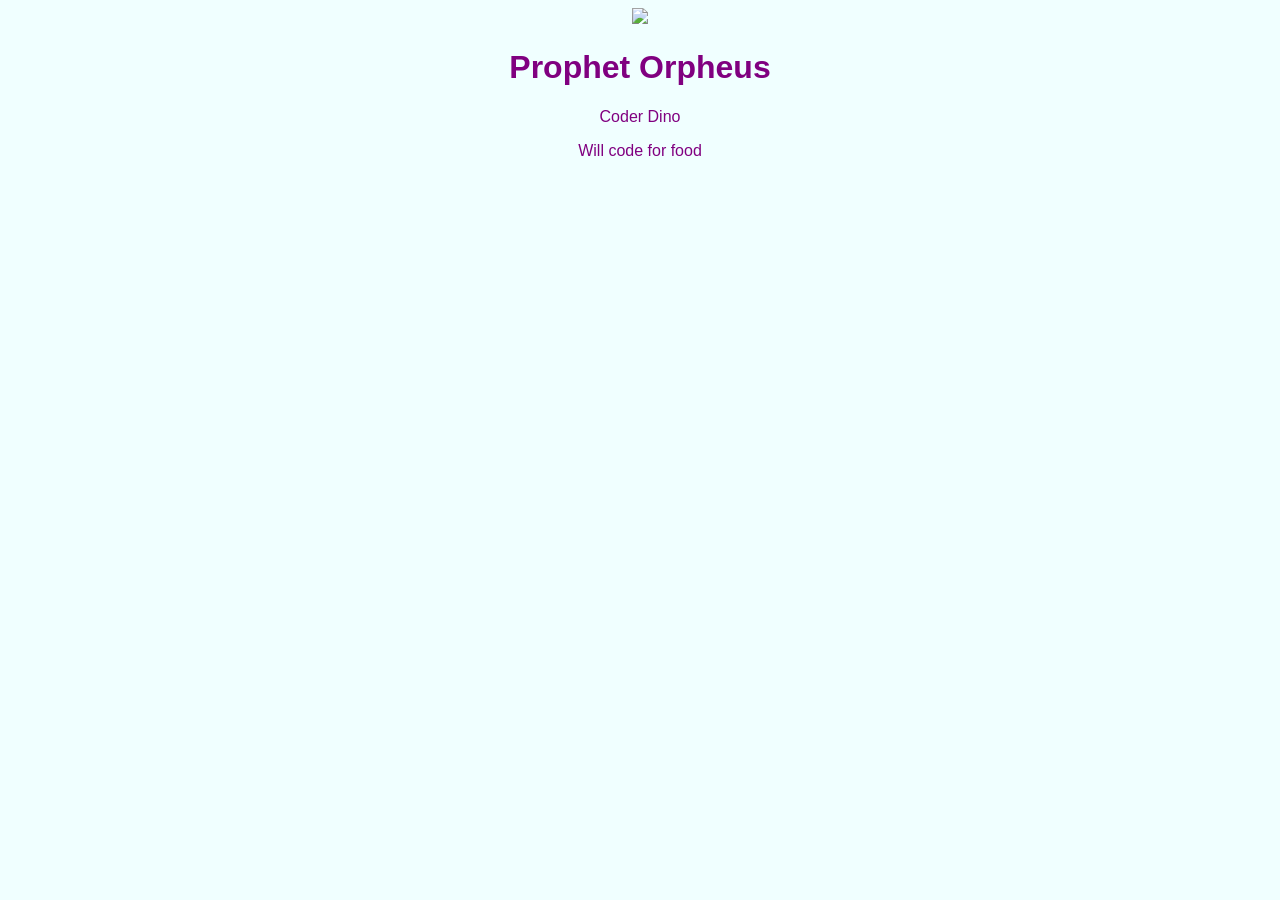
==== index.html @ 2c2d5065 "First website" ====
<!DOCTYPE html> 
<html> 
    <head> 
        <link rel= "stylesheet" href = "style.css" />
    </head>
    <body></body>
        <img 
            src = "https://as1.ftcdn.net/jpg/02/51/97/86/220_F_251978685_hMZl0NINIOXKnuDpW8JUv3W1IKIIPwjx.jpg"
        />
        <h1>Prophet Orpheus</h1>
        <p>Coder Dino</p> 
        <p>Will code for food</p>
</html>
---- style.css ----
img { 
    width: 200px;
}

body { 
    text-align: center; /* specifies that every `body` tag should have a `text-align` of `center`. thus, centering everything on the page */
    font-family: 'Arial';
    background: azure; 
    color: purple; /* this is for text color -- all color names here: https://www.w3schools.com/colors/colors_names.asp */ 
}
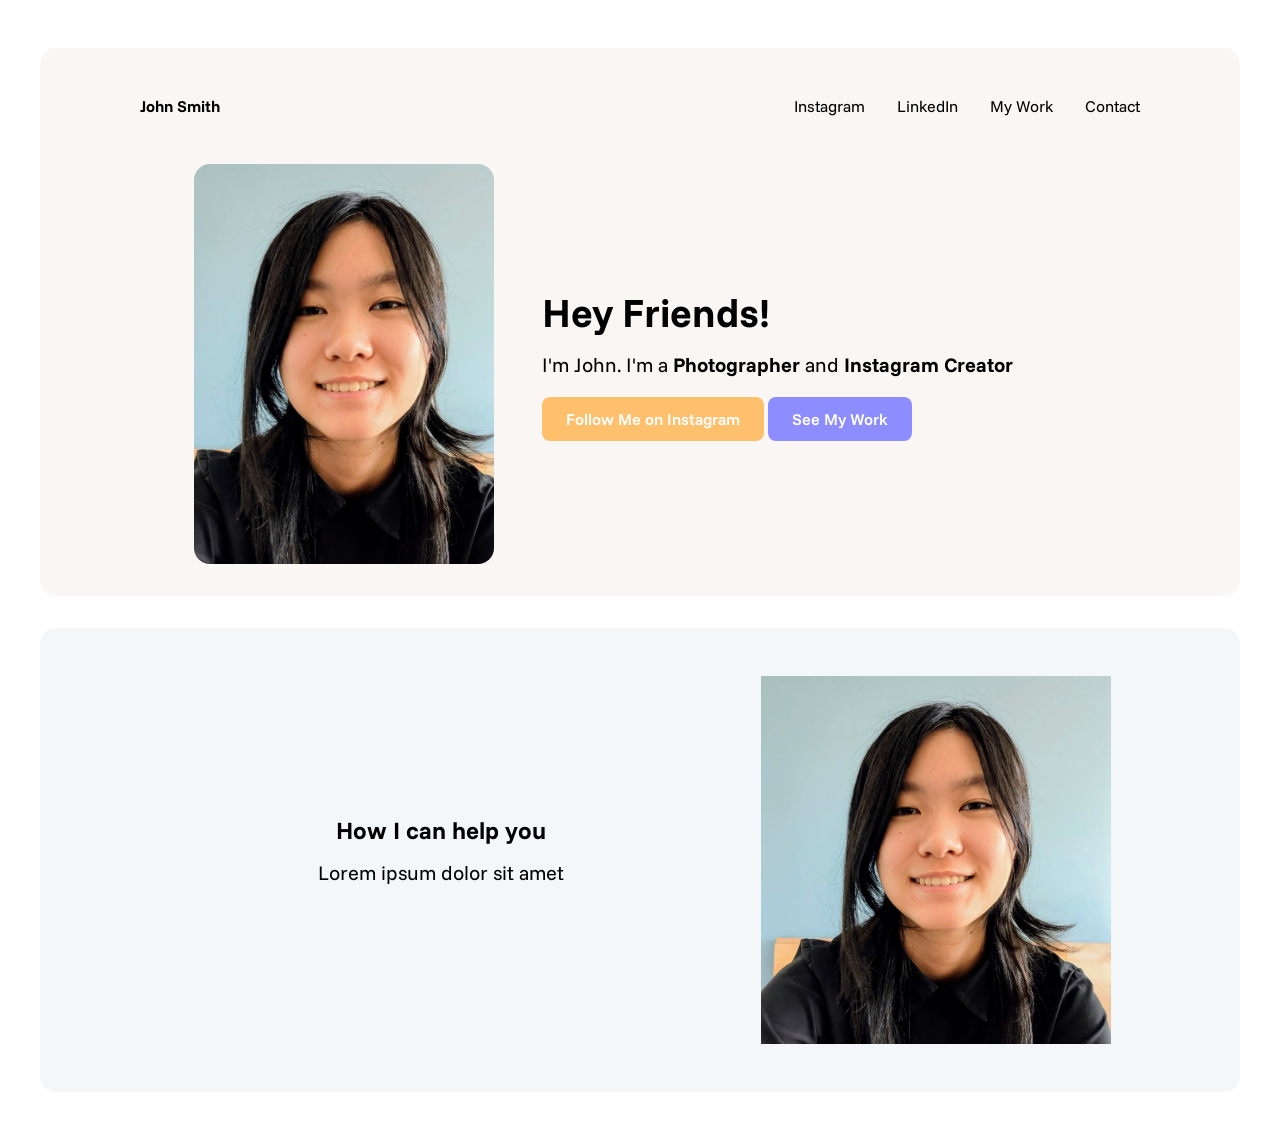
==== commit 6ebf1d8b: "added some little details + changed it up to be a personal website more so added social media links" ====
--- a/index.html
+++ b/index.html
@@ -1,13 +1,42 @@
-<!DOCTYPE html> 
-<html> 
-    <head> 
-        <link rel= "stylesheet" href = "style.css" />
-    </head>
-    <body></body>
-        <img 
-            src = "https://as1.ftcdn.net/jpg/02/51/97/86/220_F_251978685_hMZl0NINIOXKnuDpW8JUv3W1IKIIPwjx.jpg"
-        />
-        <h1>Prophet Orpheus</h1>
-        <p>Coder Dino</p> 
-        <p>Will code for food</p>
-</html>
+<!-- you can just type "!" and enter to get the basic HTML structure -->
+<!DOCTYPE html>
+<html lang="en">
+<head>
+    <meta charset="UTF-8">
+    <meta name="viewport" content="width=device-width, initial-scale=1.0">
+    <title>John Smith</title>
+    <link rel="stylesheet" href="style.css">
+</head>
+<body>
+    <header> 
+        <nav>
+            <ul>
+                <li><a href="index.html">John Smith</a></li>
+                <li><a href="index.html">Instagram</a></li>
+                <li><a href="index.html">LinkedIn</a></li>
+                <li><a href="#my-work">My Work</a></li>
+                <li><a href="index.html">Contact</a></li>
+            </ul>
+        </nav>
+        <div class = "flex-container">
+            <img height = "400px" width = "300px" src = "images/ShelleyMa_Photo.jpg"> <!-- if i want to get the image and text next to each other, it's best to group everything into a container-->
+            <div class = "text-container">
+                <h1>Hey Friends!</h1>
+                <p>I'm John. I'm a <strong>Photographer</strong> and <strong>Instagram Creator</strong></p>
+                <a href="https://www.instagram.com/shelxty/" class = "cta-button">Follow Me on Instagram</a> <!-- the cta (call to action) button makes it more noticeable -->
+                <a href="#my-work" class = "cta-button secondary">See My Work</a>
+            </div>
+        </div>
+    </header>
+
+    <section>
+        <div class = "flex-container">
+            <div class = "text-container">
+                <h2>How I can help you</h2> 
+                <p>Lorem ipsum dolor sit amet</p>
+        </div>
+        <img width="350px" src = "images/ShelleyMa_Photo.jpg">
+    </section>
+    
+</body> 
+</html>
--- a/style.css
+++ b/style.css
@@ -1,10 +1,124 @@
-img { 
-    width: 200px;
+@import url('https://fonts.googleapis.com/css2?family=Funnel+Sans:ital,wght@0,300..800;1,300..800&display=swap');
+@import url('https://fonts.googleapis.com/css2?family=Fira+Sans:ital,wght@0,100;0,200;0,300;0,400;0,500;0,600;0,700;0,800;0,900;1,100;1,200;1,300;1,400;1,500;1,600;1,700;1,800;1,900&family=Funnel+Sans:ital,wght@0,300..800;1,300..800&display=swap');
+
+:root {
+    --base-color: #ffffff; 
+    --text-color: #000000; 
+    --primary-color: #ffc06e;
+    --secondary-color: #8D8DFF; 
+    --color-1: #F9F6F3; 
+    --color-2: #F3F7F9; 
+    --color-3: #F6F3F9; 
+}
+
+* { /* use the "*" to edit all css elements */ 
+    margin: 0; /* by default there's a weird spacing thing that happens */ 
+    padding: 0; 
+    box-sizing: border-box; /* this makes sure that padding and borders dont mess up anything */ 
+}
+
+html { 
+    font-family: Funnel Sans, Fira Sans, sans-serif;
+    color: var(--text-color); /* the color for all the text is going to be --text-color, which is black right now */ 
 }
 
 body { 
-    text-align: center; /* specifies that every `body` tag should have a `text-align` of `center`. thus, centering everything on the page */
-    font-family: 'Arial';
-    background: azure; 
-    color: purple; /* this is for text color -- all color names here: https://www.w3schools.com/colors/colors_names.asp */ 
+    padding: 1em; 
+    background-color: var(--base-color); 
+}
+
+h1, h2, h3 { 
+    font-family: Funnel Sans, Fira Sans; 
+}
+
+nav ul { /* this basically creates the navigation menu and aligns it to the center  */
+    display: flex; 
+    align-items: center;
+    list-style-type: none; 
+    gap: 2em;
+}
+
+nav { 
+    margin: 1em auto 3em auto; /* the 4 values are top, right, bottom, and left; for left & right, we set margin = auto to center it horizontally on the page  */ 
+    width: min(1000px, 100%); /* means the bar can grow up to 1000 pixels, but can never go wider than the screen  size (100%) -- this helps it look good on both large & small screens*/ 
+    list-style-type: none; /* removes the default bullet points */ 
+    gap: 2em; /* adds spacing between the links */ 
+}
+
+nav li:first-child { /* this isolates the name ("John Smith"), bolds it, and makes it separate from the other things in the navigation menu */
+    margin-right: auto; /* all the other items are pushed to the right */ 
+    font-family: Funnel Sans, Fira Sans;
+    font-weight: bold; 
+}
+
+nav a { 
+    text-decoration: none; /* removes the underline by default to the links */ 
+    color: var(--text-color); 
+}
+
+nav a:hover { /* on hover, add the underline to show that this link is clickable */ 
+    text-decoration: underline; 
+}
+
+header, section { /* selects the header and all future section elements because they should all have the same starts */ 
+    margin: 2em auto; /* adds vertical spacing and centers the section horizontally */ 
+    width: min(75em, 100%); /* makes it up to 75em wide but never overflow the screen */ 
+    background-color: var(--color-1); 
+    padding: min(2em, 15%); /* padding is flexible with 2em by default, but on smaller screens, it's going to be 15% -- so it'll shrink if needed */
+    border-radius: 1em; /* gives the corners a subtle curve */ 
+}
+
+
+/* now style the container that holds both the image and the text */ 
+.flex-container { 
+    display: flex; /* allows us to arrange chart elements side by side */
+    justify-content: center; /* aligns everything horizontally in the center */
+    align-items: center; /* aligns everything vertically in the center */
+    flex-wrap: wrap; /* allows the content to stack on smaller screens */
+    gap: 3em; /* adds space between image and text container*/
+}
+
+
+/* now let's style the image */ 
+header img { 
+    max-width: 100%; /* image never overflows its container */ 
+    border-radius: 1em; /* rounds corners */
+    object-fit: cover; /* fill area WITHOUT STRETCHING!! can crop the img instead */
+    object-position: bottom; /* if cropping happens, FOCUS on the BOTTOM part of the image -- as in, you remove stuff from the top */
+}
+
+.text-container { 
+    flex: 0 1 34em; /* 0 is the first value, where we define the flex grow behavior. setting to 0 = don't want the text container to grow. second value is flex shrink: it's set to 1, which means shrink if needed. 34em is the flex spaces, which is preferred width. basically, we tell the text container: try to be around 34 em wide but shrink if the screen is small. don't grow isf the screen is big. */
+}
+
+/* now styling the headings */ 
+h1 { 
+    font-size: 2.5rem; 
+}
+
+/* now to the paragraph below it */ 
+.text-container p { 
+    margin: 0.75em 0 1em 0; /* adds vertical spacing (a margin to the top and to the bottom) to the paragraph, but not horizontal spacing */
+    font-size: 1.25rem; /* makes the paragraph slightly larger than normal text */ 
+}
+
+.cta-button { /* this is the "call to action" button, which is the "Contact Me" button in the header */ 
+    display: inline-block; /* makes it like a block element but still allows it to be on the same line as other things (like the paragraph) */ 
+    text-decoration: none; /* removes underline from the link */
+    padding: 0.75em 1.5em; /* adds space inside the button (top/bottom = 0.75em, left/right = 1.5em) */ 
+    background-color: var(--primary-color); 
+    color: white;
+    border-radius: 0.5em; /* rounds the corners of the button */ 
+    font-weight: 600; /* which makes the button's text bold */  
+}
+
+.secondary { 
+    background-color: var(--secondary-color);
+}
+
+/* now we're styling the second section: the "how i can help you" part */
+section { 
+    padding: 3em min(2em, 15%); /* top & bottom padding is fixed with 3em. padding for left & right (2nd value) will be responsive: it'll usually be 2em but on smaller screens, it uses %s for flexibility */
+    background-color: var(--color-2); /* adds a diff color for this section to distinguish it from the white background */ 
+    text-align: center; 
 }
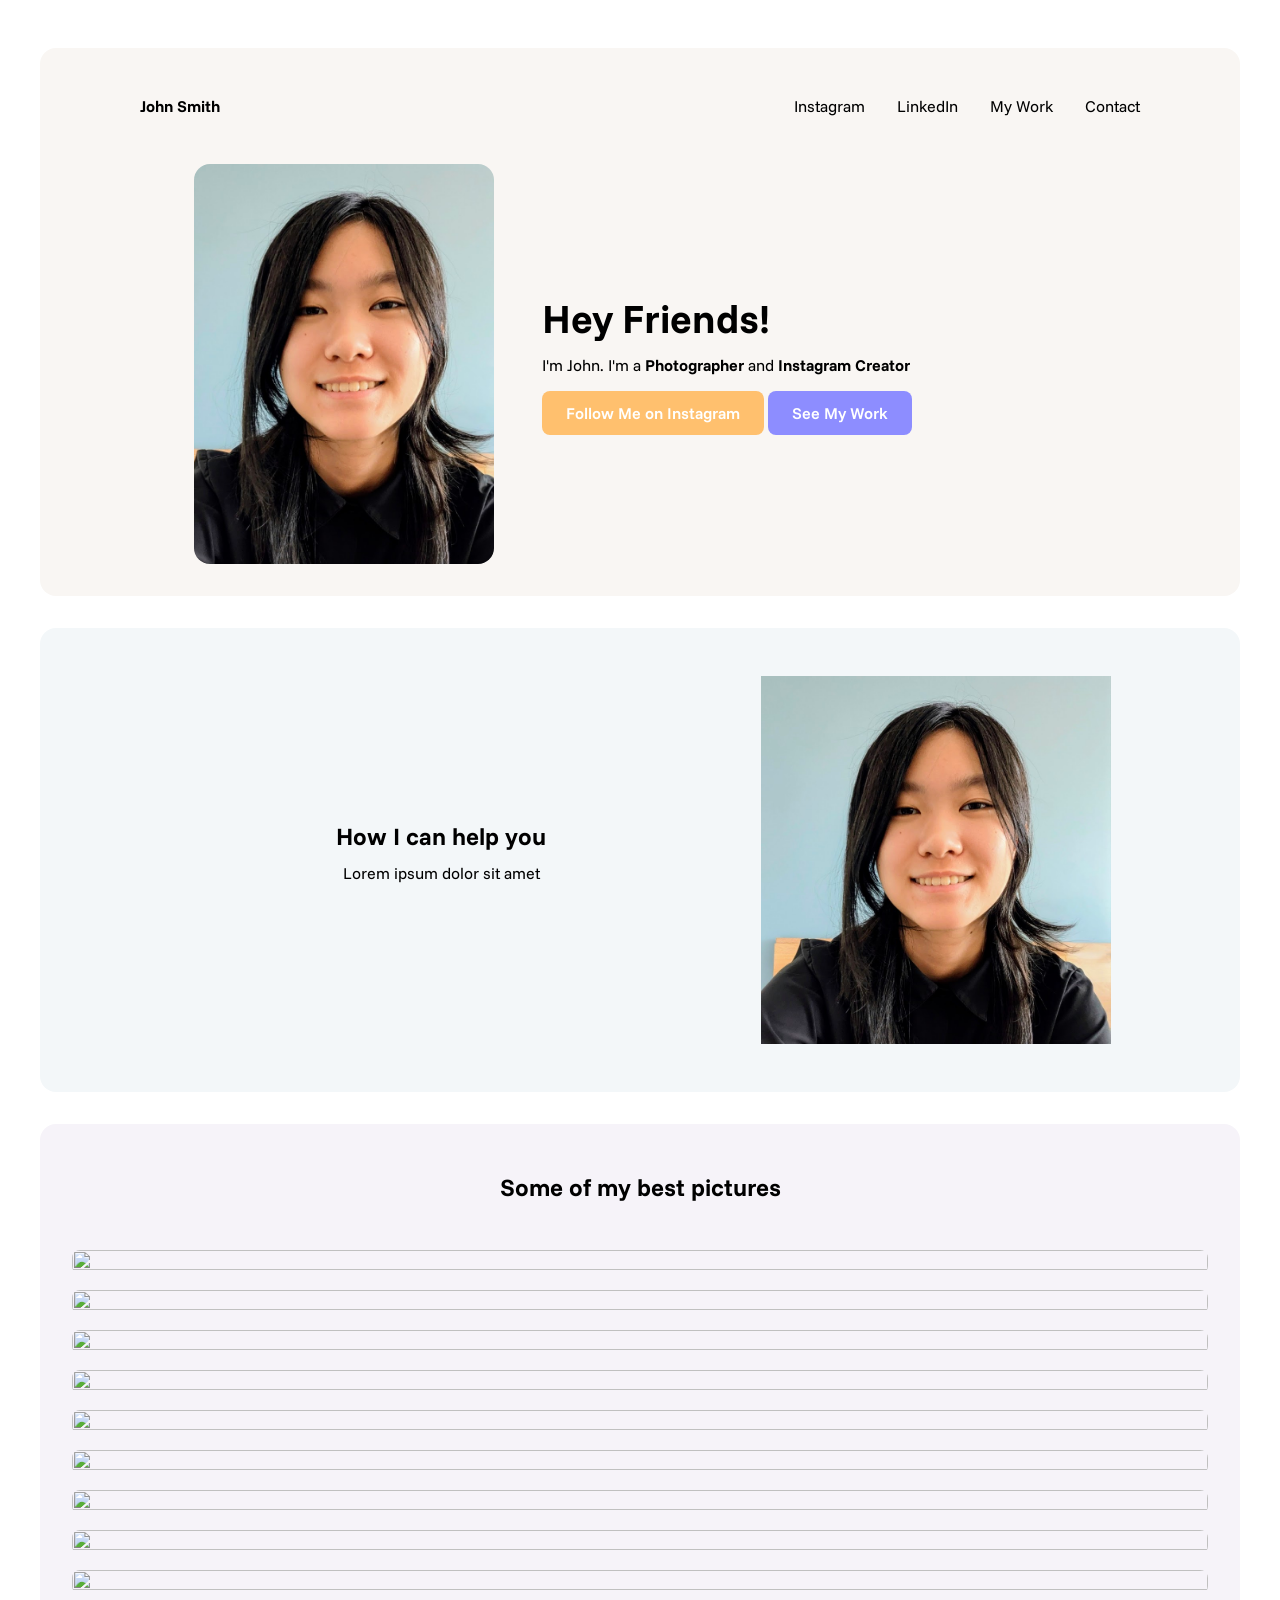
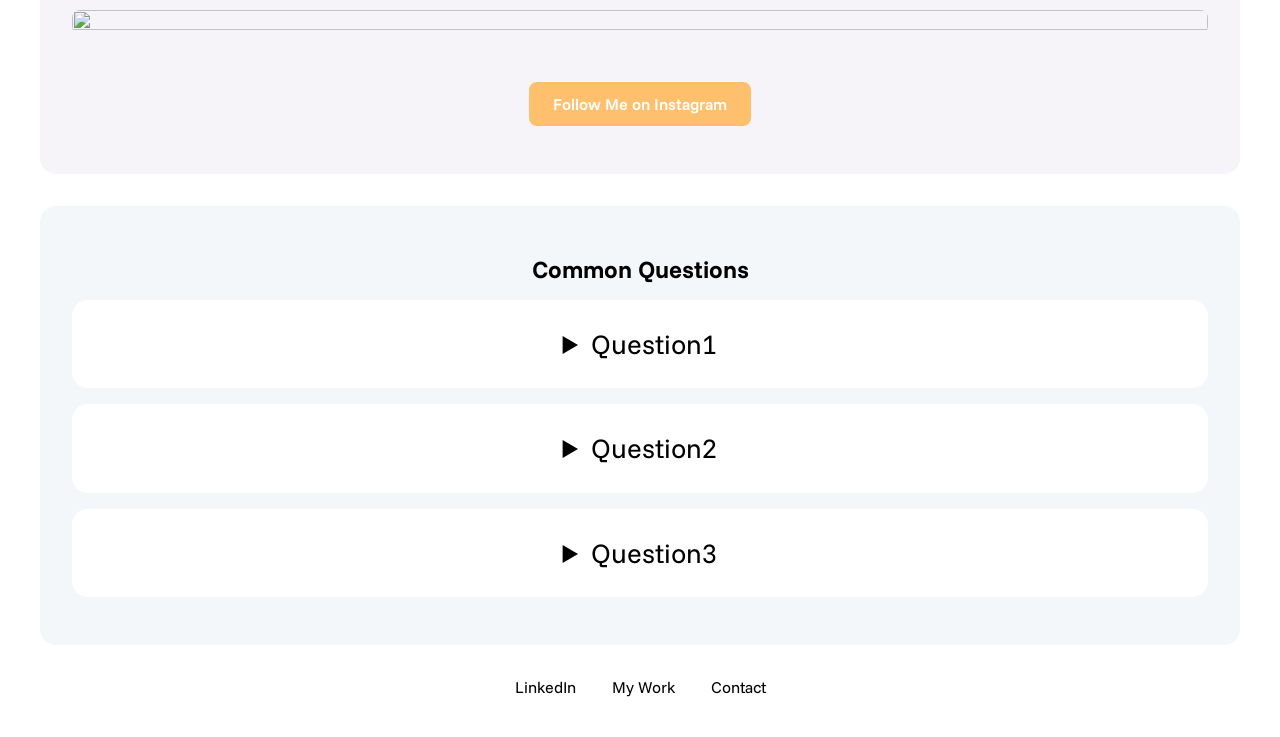
==== commit 2eb5ae3d: "finished home page" ====
--- a/index.html
+++ b/index.html
@@ -37,6 +37,46 @@
         </div>
         <img width="350px" src = "images/ShelleyMa_Photo.jpg">
     </section>
+
+    <section id = "my-work"> <!-- now we create a section id'd "my work" so the previous bookmarks linking to this can actually work now-->
+        <h2>Some of my best pictures</h2>
+        <div class = "grid-container">
+            <img style = "grid-area: img-1" src="images/BaltimoreOriole.JPG">
+            <img style = "grid-area: img-2" src="images/CommonLoon.JPG">
+            <img style = "grid-area: img-3" src="images/CommonTern.JPG">
+            <img style = "grid-area: img-4" src="images/DuckShimmering.JPG">
+            <img style = "grid-area: img-5" src="images/GreatEgret.JPG">
+            <img style = "grid-area: img-6" src="images/MallardFemale.JPG">
+            <img style = "grid-area: img-7" src="images/MallardMale.JPG">
+            <img style = "grid-area: img-8" src="images/MourningDove.JPG">
+            <img style = "grid-area: img-9" src="images/TreeSwallow.JPG">
+            <img style = "grid-area: img-10" src="images/TreeSwallowSign.JPG"> <!-- what we're doing with the style = and src = is defining identifiers for our grid layout. we can use these names that we're defining here to position the images in the grid later -->
+        </div>
+        <!-- below the gallery we can add another call to action button --> 
+        <a href="https://www.instagram.com/shelxty/" class = "cta-button">Follow Me on Instagram</a>
+    </section>
+
+    <section>
+        <h2>Common Questions</h2>
+        <details>
+            <summary>Question1</summary>
+            <p>Answer1</p>
+        </details>
+        <details>
+            <summary>Question2</summary>
+            <p>Answer2</p>
+        </details>
+        <details>
+            <summary>Question3</summary>
+            <p>Answer3</p>
+        </details>
+    </section>
     
+    <footer>
+        <a href="" target="_blank">LinkedIn</a>
+        <a href="#my-work">My Work</a>
+        <a href="mailto:example@gmail.com">Contact</a>
+    </footer>
+
 </body> 
 </html>
--- a/style.css
+++ b/style.css
@@ -120,5 +120,124 @@
 section { 
     padding: 3em min(2em, 15%); /* top & bottom padding is fixed with 3em. padding for left & right (2nd value) will be responsive: it'll usually be 2em but on smaller screens, it uses %s for flexibility */
     background-color: var(--color-2); /* adds a diff color for this section to distinguish it from the white background */ 
+    text-align: center; /* centers all the text *inside the section* */ 
+}
+
+h2 { /* the heading 2 will be 2rem size */
+    font-size: 2rem; 
+}
+
+section p { /* the paragraph section gets a slight margin top and a font size of 1.25 rem */
+    margin-top: 1em; 
+    font-size: 1.25rem;
+} /* good thing is that we don't need any new flexbox rule because we're using the same styles as our first ones */
+
+/* now editing the "my work" section */
+section#my-work { 
+    background-color: var(--color-3); /* apply a diff background color */ 
+}
+
+/* this is where all the amgic happens with aligning hte pictures taken into a grid format */ 
+.grid-container { 
+    margin-top: 3em; 
+    margin-bottom: 3em; /* add a margin to top and bottom to give the gallery some breathing room */ 
+    display: grid; /* turns the container into a css grid layout */ 
+    width: 100%; /* makes the grid container take up the full width of its parent container */
+    grid-template-columns: repeat(4, 1fr) /* grid-template-columns defines how many columns you want to have (in this case, 4). each "fr" stands for "one fraction" of the available space. that way, all the columns are the same size */
+    grid-template-rows: 1fr 1fr; /* define how many rows + how big you want them to be. in this case, we want to have 2 rows of one fraction */ 
+    grid-template-areas: /* earlier we defined a grid area on every image in html. now we can use these identifiers in the grid areas property */ 
+    "img-1 img-1 img-2 img-3"
+    "img-1 img-1 img-4 img-5"
+    "img-6 img-7 img-8 img-9"; /* this means that the image with grid area "img-1" is going to take up the first 2 columns and the first 2 rows, while the other images are going to be in the remaining spaces */
+    gap: 1em; /* adds space between the images in the grid */
+}
+
+.grid-container img { 
+    height: 100%; 
+    width: 100%; /* make sure the height & width fill the entire grid area */ 
+    border-radius: 0.5em; 
+    transition: 100ms ease; /* small hover effect */ 
+}
+
+.grid-container img:hover { /* adjust the scale of the hovering */
+    scale: 1.05; /* make the image slightly bigger on hover */ 
+}
+
+details { 
+    margin-top: 1em; /* add spacing between each section */ 
+    background-color: var(--base-color);
+    border-radius: 1em;
+}
+
+details summary {
+    padding: 1em;
+    font-size: 1.7rem; 
+    font-family: Funnel Sans, Fira Sans;
+}
+
+details p { 
+    padding: 0 2em 2em 2em; /* we set part to 0 to not mess up the formatting when the container is collapsed */ 
+}
+
+footer {
+    padding-bottom: 1.5em; 
     text-align: center; 
+}
+
+footer a { 
+    margin: 0 1em; 
+    text-decoration: none; 
+    color: var(--text-color);
+}
+
+footer a:hover { 
+    text-decoration: underline; 
+}
+
+/* the phone screen is small, so how does the website adjust to them */
+@media(max-width: 988px) { 
+    header { 
+        text-align: center; 
+    }
+
+    header .text-container { 
+        padding-top: 0;
+    }
+}
+
+/* let's define another media query and pick where much of our bar links start to collide */
+
+@media(max-width: 640px) { 
+    nav li { 
+        display: none; /* every link disappears here */ 
+    }
+    navi li: first-child 
+    navi li: last child { 
+        display: block; /* hide everything in the bar menu besides the first and last */ 
+    }
+
+    /* for mobile button, you also want to remove the margin top */ 
+    header { 
+        margin-top: 0;
+    }
+
+    .cta-button { 
+        margin-top: 0.5em; 
+        width:100%; 
+        /* we created the photo grid with pictures with the desktop in mind, not the phone */ 
+    }
+}
+
+.grid-container { 
+    display: flex;
+    flex-direction: column; 
+}
+
+
+.text-container p { /* this way the images load one by one on phone/vertical screens*/
+    font-size: 1rem;
+}
+
+h2 { 
+    font-size: 1.5rem;
 }
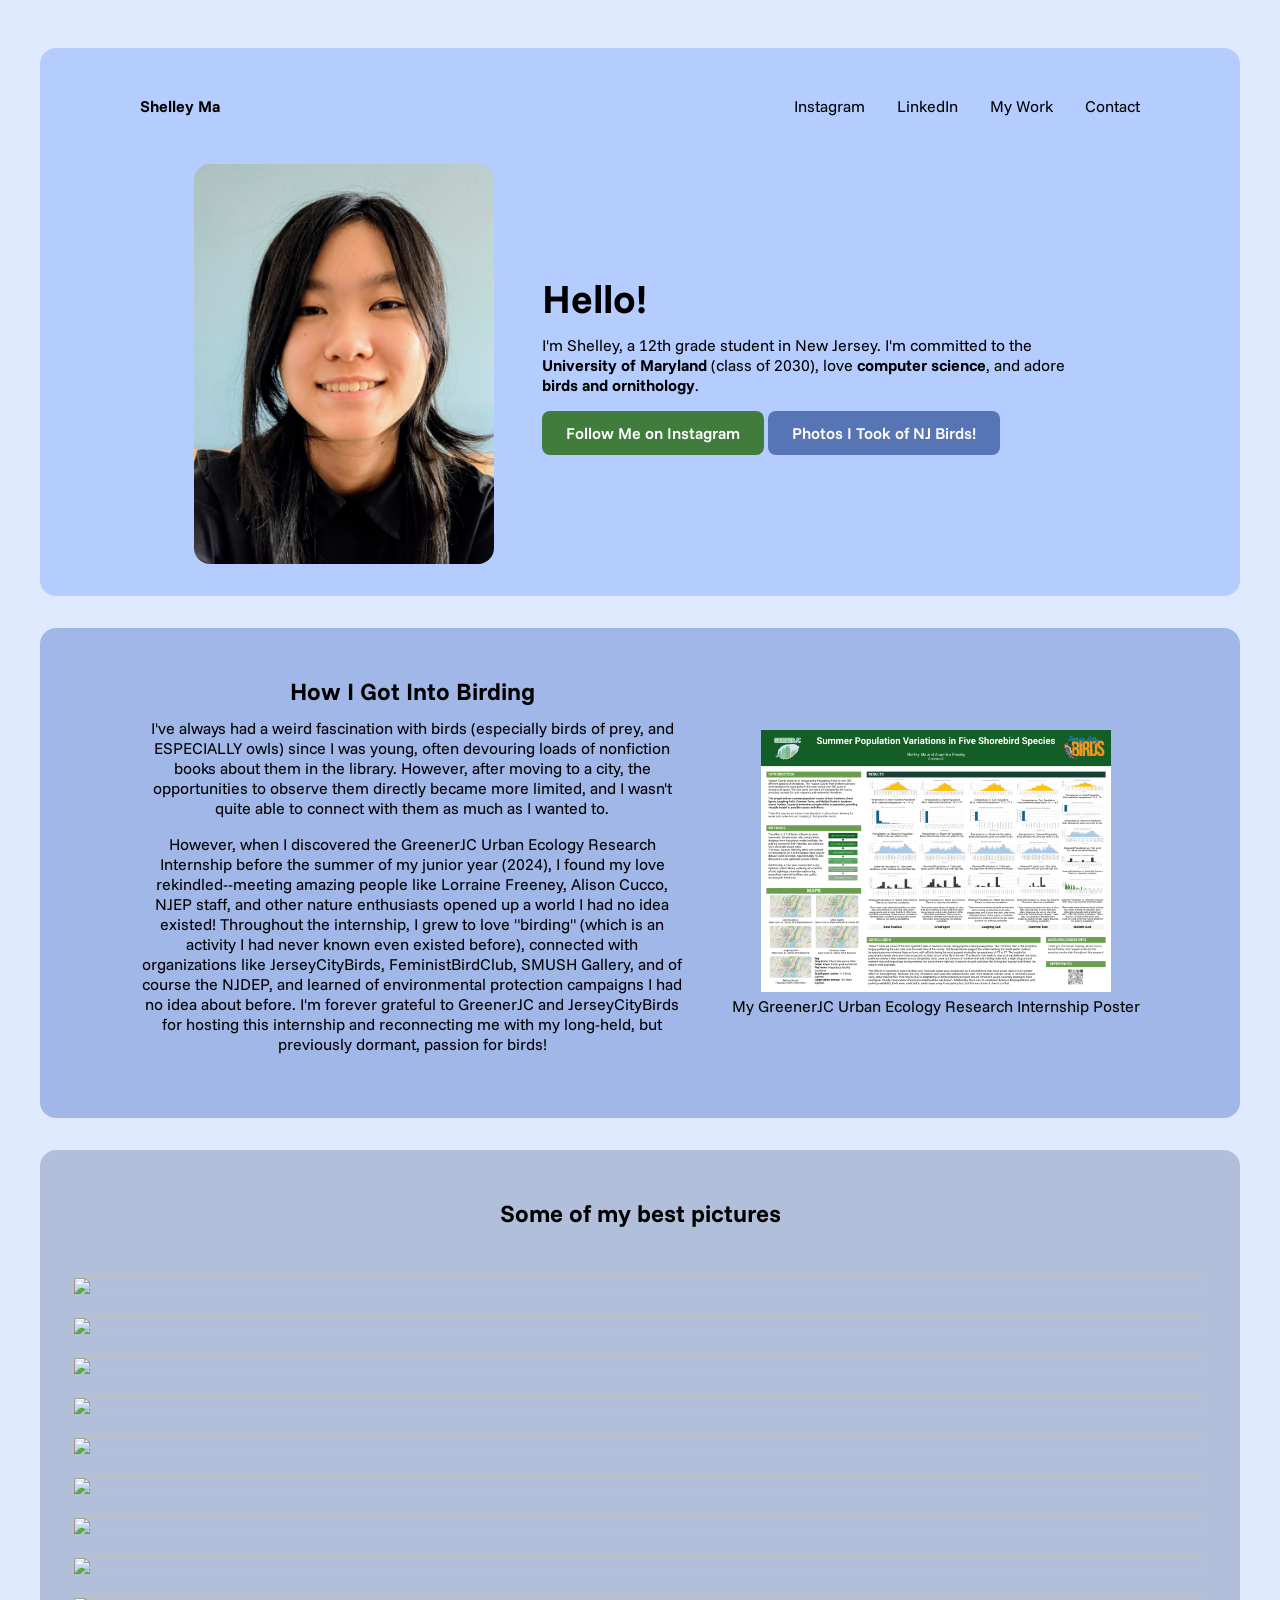
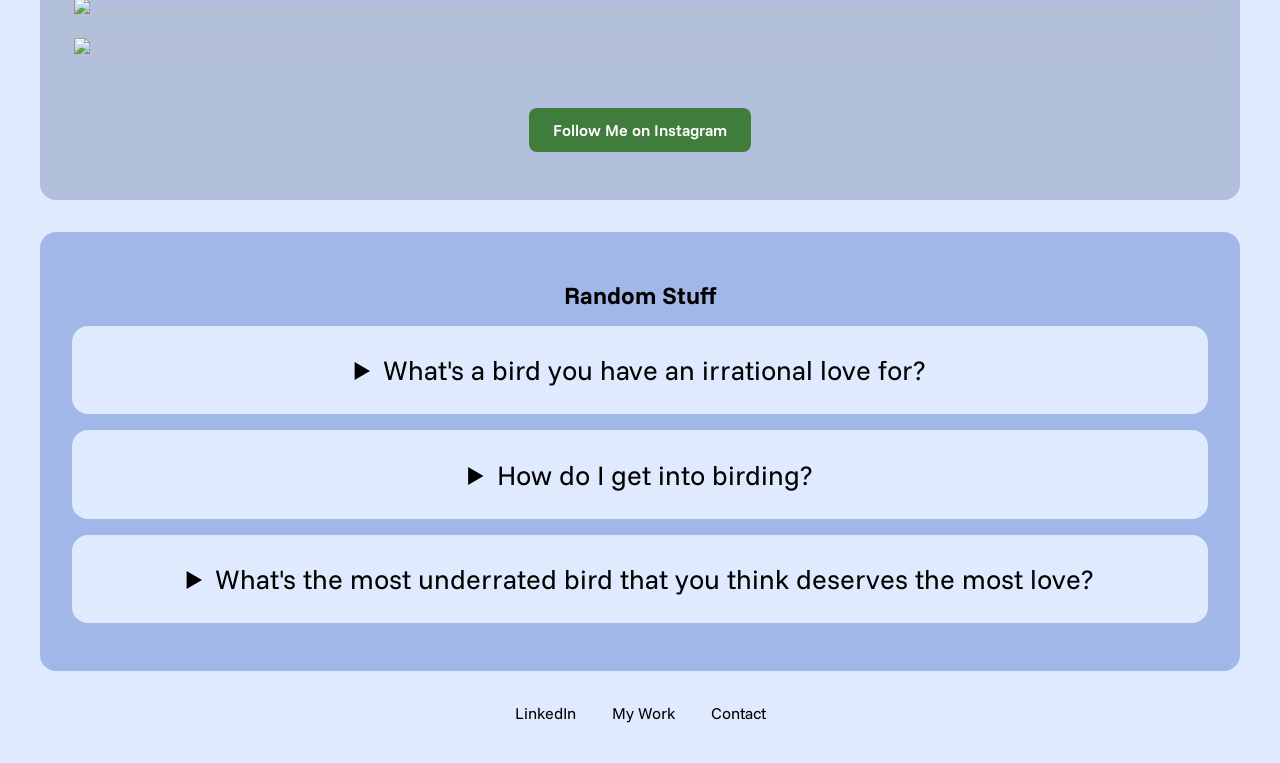
==== commit aeb68815: "added text and made this into my birding website lol" ====
--- a/index.html
+++ b/index.html
@@ -4,27 +4,27 @@
 <head>
     <meta charset="UTF-8">
     <meta name="viewport" content="width=device-width, initial-scale=1.0">
-    <title>John Smith</title>
+    <title>Shelley Ma</title>
     <link rel="stylesheet" href="style.css">
 </head>
 <body>
     <header> 
         <nav>
             <ul>
-                <li><a href="index.html">John Smith</a></li>
-                <li><a href="index.html">Instagram</a></li>
-                <li><a href="index.html">LinkedIn</a></li>
+                <li><a href="index.html">Shelley Ma</a></li>
+                <li><a href="https://www.instagram.com/shelxty/">Instagram</a></li>
+                <li><a href="https://www.linkedin.com/in/shelleyma08/">LinkedIn</a></li>
                 <li><a href="#my-work">My Work</a></li>
-                <li><a href="index.html">Contact</a></li>
+                <li><a href="mailto:shelleyma02@gmail.com">Contact</a></li>
             </ul>
         </nav>
         <div class = "flex-container">
             <img height = "400px" width = "300px" src = "images/ShelleyMa_Photo.jpg"> <!-- if i want to get the image and text next to each other, it's best to group everything into a container-->
             <div class = "text-container">
-                <h1>Hey Friends!</h1>
-                <p>I'm John. I'm a <strong>Photographer</strong> and <strong>Instagram Creator</strong></p>
+                <h1>Hello!</h1>
+                <p>I'm Shelley, a 12th grade student in New Jersey. I'm committed to the <strong>University of Maryland</strong> (class of 2030), love <strong>computer science</strong>, and adore <strong>birds and ornithology</strong>.</p>
                 <a href="https://www.instagram.com/shelxty/" class = "cta-button">Follow Me on Instagram</a> <!-- the cta (call to action) button makes it more noticeable -->
-                <a href="#my-work" class = "cta-button secondary">See My Work</a>
+                <a href="#my-work" class = "cta-button secondary">Photos I Took of NJ Birds!</a>
             </div>
         </div>
     </header>
@@ -32,10 +32,15 @@
     <section>
         <div class = "flex-container">
             <div class = "text-container">
-                <h2>How I can help you</h2> 
-                <p>Lorem ipsum dolor sit amet</p>
+                <h2>How I Got Into Birding</h2> 
+                <p>I've always had a weird fascination with birds (especially birds of prey, and ESPECIALLY owls) since I was young, often devouring loads of nonfiction books about them in the library. However, after moving to a city, the opportunities to observe them directly became more limited, and I wasn't quite able to connect with them as much as I wanted to.</p>
+                <p>However, when I discovered the GreenerJC Urban Ecology Research Internship before the summer of my junior year (2024), I found my love rekindled--meeting amazing people like Lorraine Freeney, Alison Cucco, NJEP staff, and other nature enthusiasts opened up a world I had no idea existed! Throughout the internship, I grew to love "birding" (which is an activity I had never known even existed before), connected with organizations like JerseyCityBirds, FeministBirdClub, SMUSH Gallery, and of course the NJDEP, and learned of environmental protection campaigns I had no idea about before. I'm forever grateful to GreenerJC and JerseyCityBirds for hosting this internship and reconnecting me with my long-held, but previously dormant, passion for birds!</p>
         </div>
-        <img width="350px" src = "images/ShelleyMa_Photo.jpg">
+        <figure>
+            <img width="350px" src = "images/poster_greenerjc.png">
+            <figcaption>My GreenerJC Urban Ecology Research Internship Poster</figcaption>
+        </figure>
+        
     </section>
 
     <section id = "my-work"> <!-- now we create a section id'd "my work" so the previous bookmarks linking to this can actually work now-->
@@ -44,7 +49,7 @@
             <img style = "grid-area: img-1" src="images/BaltimoreOriole.JPG">
             <img style = "grid-area: img-2" src="images/CommonLoon.JPG">
             <img style = "grid-area: img-3" src="images/CommonTern.JPG">
-            <img style = "grid-area: img-4" src="images/DuckShimmering.JPG">
+            <img style = "grid-area: img-4" src="images/DucksShimmering.JPG">
             <img style = "grid-area: img-5" src="images/GreatEgret.JPG">
             <img style = "grid-area: img-6" src="images/MallardFemale.JPG">
             <img style = "grid-area: img-7" src="images/MallardMale.JPG">
@@ -57,25 +62,25 @@
     </section>
 
     <section>
-        <h2>Common Questions</h2>
+        <h2>Random Stuff</h2>
         <details>
-            <summary>Question1</summary>
-            <p>Answer1</p>
+            <summary>What's a bird you have an irrational love for?</summary>
+            <p>Barn owls. Barn owls all the way. Any and all barn owls really, but my absolute favorites for no particular reason are the Tyto Alba barns--something about them just absolutely captured my attention from when I was six years old, and I've continued to love them. (By the way, the Tyto Alba is recognized as having the best hearing among all owl species, and has asymmetrical ears!)</p>
         </details>
         <details>
-            <summary>Question2</summary>
-            <p>Answer2</p>
+            <summary>How do I get into birding?</summary>
+            <p>Download Merlin and iNaturalist, and you can start with just your phone and naked eyes! Merlin listens to your surroundings and identifies birds based off calls, and iNaturalist identifies both animal and plant species by picture! As you gain experience, I'd highly recommend buying binoculars (and possibly a camera, if you're into photography), joining local birding groups, and/or taking part in citizen science projects!</p>
         </details>
         <details>
-            <summary>Question3</summary>
-            <p>Answer3</p>
+            <summary>What's the most underrated bird that you think deserves the most love?</summary>
+            <p>Pigeons. They legitimately have a pretty sad story (read more about them <a href="https://www.birdsandblooms.com/birding/pigeon/#:~:text=According%20to%20Rosemar" target="_blank">here</a>), but not too many know about it, just disregarding them as "city trash." They're highly adaptable and intelligent,and I think Rosemary Mosco really captures their unique essence in her comics! (I'm not sponsored, but I'd lowkey highly recommend her book here: <a href="https://www.amazon.com/Pocket-Guide-Pigeon-Watching-Misunderstood-ebook/dp/B08WK69Y1B/ref=sr_1_2?crid=2VTZBAWHKWLPY&dib=eyJ2IjoiMSJ9.[base64].4ksEfrk3WKXgxh1mqkYmOGM6s2t7k1eD17e1YlLn-7k&dib_tag=se&keywords=rosemary+mosco&qid=1775749532&sprefix=rosemary+mosco%2Caps%2C219&sr=8-2" target="_blank">"A Pocket Guide to Pigeon Watching"</a>).</p>
         </details>
     </section>
     
     <footer>
-        <a href="" target="_blank">LinkedIn</a>
+        <a href="https://www.linkedin.com/in/shelleyma08/" target="_blank">LinkedIn</a>
         <a href="#my-work">My Work</a>
-        <a href="mailto:example@gmail.com">Contact</a>
+        <a href="mailto:shelleyma02@gmail.com">Contact</a>
     </footer>
 
 </body> 
--- a/style.css
+++ b/style.css
@@ -2,13 +2,13 @@
 @import url('https://fonts.googleapis.com/css2?family=Fira+Sans:ital,wght@0,100;0,200;0,300;0,400;0,500;0,600;0,700;0,800;0,900;1,100;1,200;1,300;1,400;1,500;1,600;1,700;1,800;1,900&family=Funnel+Sans:ital,wght@0,300..800;1,300..800&display=swap');
 
 :root {
-    --base-color: #ffffff; 
+    --base-color: #e0eaff; 
     --text-color: #000000; 
-    --primary-color: #ffc06e;
-    --secondary-color: #8D8DFF; 
-    --color-1: #F9F6F3; 
-    --color-2: #F3F7F9; 
-    --color-3: #F6F3F9; 
+    --primary-color: #407d3d;
+    --secondary-color: #5775b5; 
+    --color-1: #b5ccff; 
+    --color-2: #a0b7e8; 
+    --color-3: #b2bfdb; 
 }
 
 * { /* use the "*" to edit all css elements */ 
